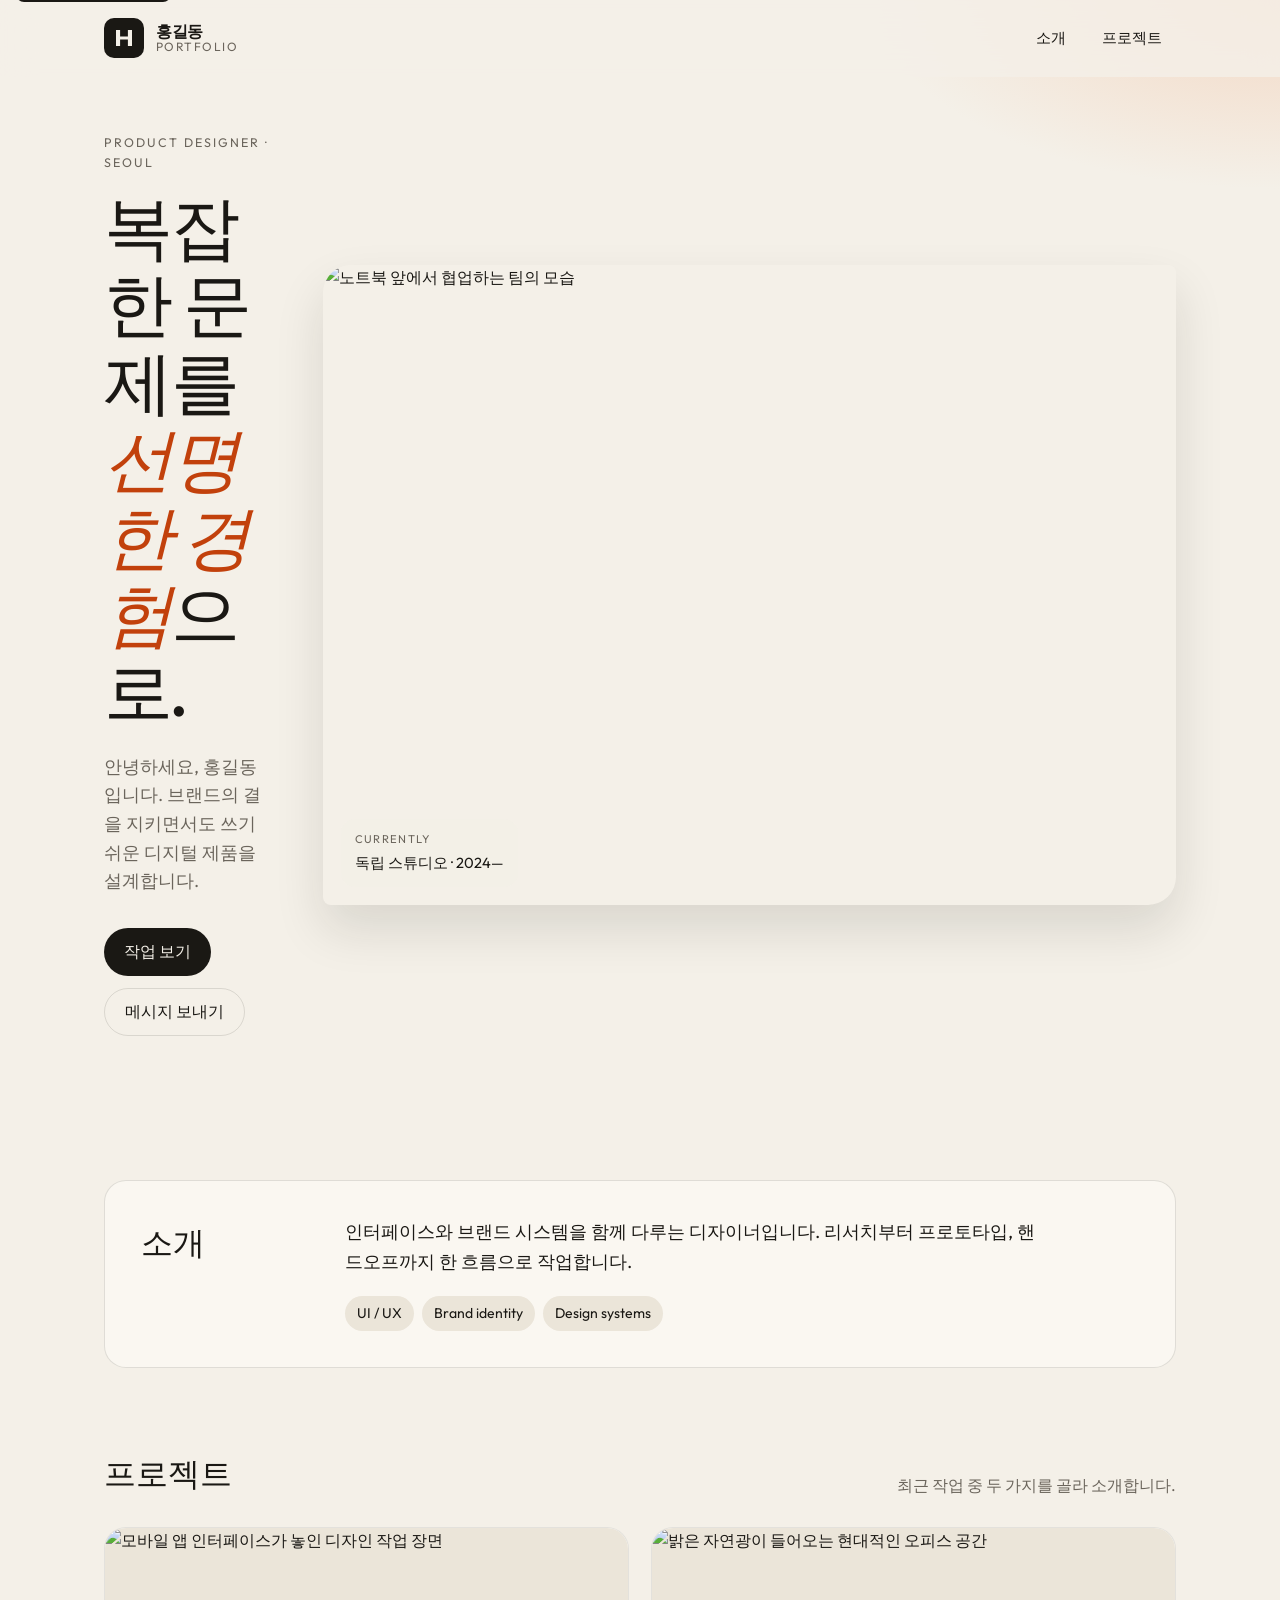
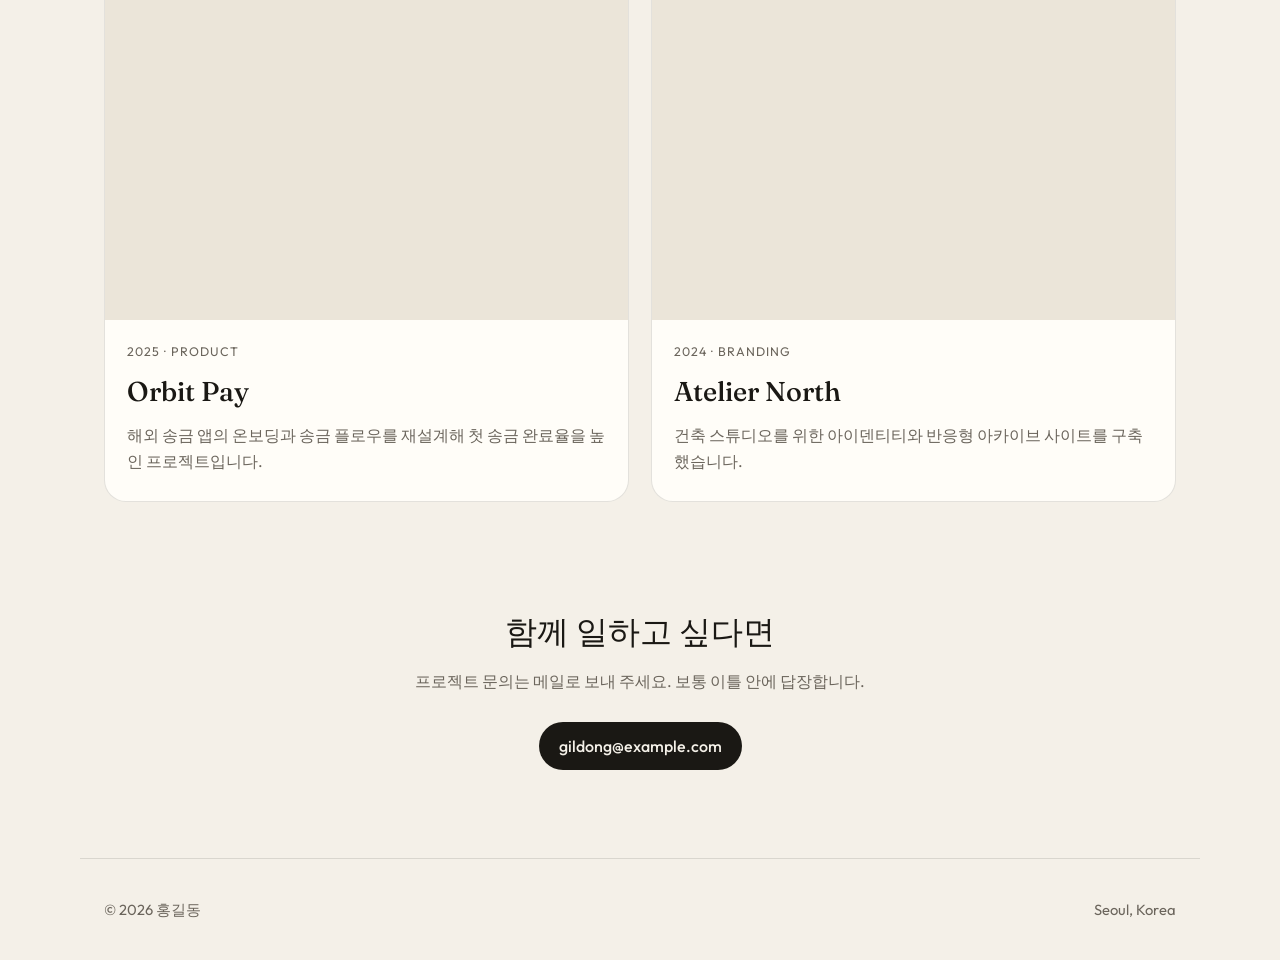
==== index.html @ e8aeda85 "포폴기본1" ====
<!DOCTYPE html>
<html lang="ko">
  <head>
    <meta charset="UTF-8" />
    <meta name="viewport" content="width=device-width, initial-scale=1.0" />
    <title>홍길동 — Portfolio</title>
    <meta
      name="description"
      content="프로덕트 디자이너 홍길동의 포트폴리오. 브랜드와 디지털 경험을 만듭니다."
    />
    <link rel="preconnect" href="https://fonts.googleapis.com" />
    <link rel="preconnect" href="https://fonts.gstatic.com" crossorigin />
    <link
      href="https://fonts.googleapis.com/css2?family=Fraunces:ital,opsz,wght@0,9..144,500;0,9..144,600;1,9..144,500&family=Outfit:wght@300;400;500;600&display=swap"
      rel="stylesheet"
    />
    <link rel="stylesheet" href="css/style.css" />
  </head>
  <body>
    <a class="skip-link" href="#main">본문으로 건너뛰기</a>

    <header class="site-header" data-header>
      <div class="header-inner">
        <a class="logo" href="#top" aria-label="홍길동 홈">
          <span class="logo-mark" aria-hidden="true">
            <svg viewBox="0 0 40 40" fill="none">
              <rect width="40" height="40" rx="10" fill="#1a1814" />
              <path
                d="M12 28V12h4.1v6.4h7.8V12H28v16h-4.1v-6.5h-7.8V28H12z"
                fill="#f4f0e8"
              />
            </svg>
          </span>
          <span class="logo-text">
            <strong>홍길동</strong>
            <span>Portfolio</span>
          </span>
        </a>

        <button
          class="nav-toggle"
          type="button"
          aria-expanded="false"
          aria-controls="site-nav"
          data-nav-toggle
        >
          <span class="sr-only">메뉴 열기</span>
          <span class="nav-toggle-bar"></span>
          <span class="nav-toggle-bar"></span>
        </button>

        <nav class="site-nav" id="site-nav" data-nav>
          <ul>
            <li><a href="#about">소개</a></li>
            <li><a href="#work">프로젝트</a></li>
          </ul>
        </nav>
      </div>
    </header>

    <main id="main">
      <section class="hero" id="top">
        <div class="hero-copy">
          <p class="eyebrow">Product Designer · Seoul</p>
          <h1>
            복잡한 문제를<br />
            <em>선명한 경험</em>으로.
          </h1>
          <p class="lede">
            안녕하세요, 홍길동입니다. 브랜드의 결을 지키면서도 쓰기 쉬운
            디지털 제품을 설계합니다.
          </p>
          <div class="hero-actions">
            <a class="btn btn-primary" href="#work">작업 보기</a>
            <a class="btn btn-ghost" href="#contact">메시지 보내기</a>
          </div>
        </div>
        <figure class="hero-media">
          <img
            src="https://images.unsplash.com/photo-1522202176988-66273c2fd55f?auto=format&fit=crop&w=1400&q=80"
            alt="노트북 앞에서 협업하는 팀의 모습"
            width="1400"
            height="1050"
          />
          <figcaption>
            <span>Currently</span>
            독립 스튜디오 · 2024—
          </figcaption>
        </figure>
      </section>

      <section class="about" id="about">
        <div class="about-grid">
          <h2>소개</h2>
          <div>
            <p>
              인터페이스와 브랜드 시스템을 함께 다루는 디자이너입니다.
              리서치부터 프로토타입, 핸드오프까지 한 흐름으로 작업합니다.
            </p>
            <ul class="meta-list">
              <li>UI / UX</li>
              <li>Brand identity</li>
              <li>Design systems</li>
            </ul>
          </div>
        </div>
      </section>

      <section class="work" id="work">
        <div class="section-head">
          <h2>프로젝트</h2>
          <p>최근 작업 중 두 가지를 골라 소개합니다.</p>
        </div>

        <div class="card-list">
          <article class="card">
            <a class="card-link" href="projects/orbit-pay.html">
              <div class="card-image">
                <img
                  src="https://images.unsplash.com/photo-1558655146-d09347e92766?auto=format&fit=crop&w=1200&q=80"
                  alt="모바일 앱 인터페이스가 놓인 디자인 작업 장면"
                  width="1200"
                  height="800"
                />
              </div>
              <div class="card-body">
                <p class="card-meta">2025 · Product</p>
                <h3>Orbit Pay</h3>
                <p>
                  해외 송금 앱의 온보딩과 송금 플로우를 재설계해
                  첫 송금 완료율을 높인 프로젝트입니다.
                </p>
              </div>
            </a>
          </article>

          <article class="card">
            <a class="card-link" href="projects/atelier-north.html">
              <div class="card-image">
                <img
                  src="https://images.unsplash.com/photo-1497366216548-37526070297c?auto=format&fit=crop&w=1200&q=80"
                  alt="밝은 자연광이 들어오는 현대적인 오피스 공간"
                  width="1200"
                  height="800"
                />
              </div>
              <div class="card-body">
                <p class="card-meta">2024 · Branding</p>
                <h3>Atelier North</h3>
                <p>
                  건축 스튜디오를 위한 아이덴티티와 반응형 아카이브 사이트를
                  구축했습니다.
                </p>
              </div>
            </a>
          </article>
        </div>
      </section>

      <section class="contact" id="contact">
        <h2>함께 일하고 싶다면</h2>
        <p>
          프로젝트 문의는 메일로 보내 주세요. 보통 이틀 안에 답장합니다.
        </p>
        <a class="btn btn-primary" href="mailto:gildong@example.com"
          >gildong@example.com</a
        >
      </section>
    </main>

    <footer class="site-footer">
      <p>© <span data-year></span> 홍길동</p>
      <p>Seoul, Korea</p>
    </footer>

    <script src="js/main.js"></script>
  </body>
</html>
---- css/style.css ----
:root {
  --bg: #f4f0e8;
  --bg-soft: #ebe5d9;
  --ink: #1a1814;
  --muted: #6b655c;
  --line: rgba(26, 24, 20, 0.12);
  --accent: #c2410c;
  --accent-dark: #9a3412;
  --white: #fffdf8;
  --radius: 22px;
  --header-h: 76px;
  --shadow: 0 24px 50px rgba(26, 24, 20, 0.12);
}

*,
*::before,
*::after {
  box-sizing: border-box;
}

html {
  scroll-behavior: smooth;
}

body {
  margin: 0;
  font-family: "Outfit", sans-serif;
  color: var(--ink);
  background:
    radial-gradient(1200px 500px at 10% -10%, #fff8ec 0%, transparent 55%),
    radial-gradient(900px 420px at 100% 0%, #f3d8c4 0%, transparent 45%),
    var(--bg);
  line-height: 1.6;
}

img {
  max-width: 100%;
  display: block;
}

a {
  color: inherit;
}

.skip-link {
  position: absolute;
  left: 16px;
  top: -40px;
  z-index: 100;
  background: var(--ink);
  color: var(--bg);
  padding: 8px 12px;
  border-radius: 8px;
}

.skip-link:focus {
  top: 12px;
}

.sr-only {
  position: absolute;
  width: 1px;
  height: 1px;
  padding: 0;
  margin: -1px;
  overflow: hidden;
  clip: rect(0, 0, 0, 0);
  border: 0;
}

.site-header {
  position: sticky;
  top: 0;
  z-index: 20;
  backdrop-filter: blur(16px);
  background: rgba(244, 240, 232, 0.82);
  border-bottom: 1px solid transparent;
  transition: border-color 0.25s ease, box-shadow 0.25s ease;
}

.site-header.is-scrolled {
  border-bottom-color: var(--line);
  box-shadow: 0 8px 24px rgba(26, 24, 20, 0.04);
}

.header-inner {
  max-width: 1120px;
  margin: 0 auto;
  min-height: var(--header-h);
  padding: 0 24px;
  display: flex;
  align-items: center;
  justify-content: space-between;
  gap: 16px;
}

.logo {
  display: flex;
  align-items: center;
  gap: 12px;
  text-decoration: none;
}

.logo-mark {
  width: 40px;
  height: 40px;
  flex-shrink: 0;
}

.logo-mark svg {
  width: 100%;
  height: 100%;
}

.logo-text {
  display: flex;
  flex-direction: column;
  line-height: 1.15;
}

.logo-text strong {
  font-weight: 600;
  letter-spacing: -0.02em;
}

.logo-text span {
  font-size: 0.75rem;
  color: var(--muted);
  letter-spacing: 0.12em;
  text-transform: uppercase;
}

.site-nav ul {
  display: flex;
  gap: 8px;
  list-style: none;
  margin: 0;
  padding: 0;
}

.site-nav a {
  text-decoration: none;
  font-size: 0.95rem;
  padding: 8px 14px;
  border-radius: 999px;
}

.site-nav a:hover,
.site-nav a.is-active {
  background: var(--ink);
  color: var(--bg);
}

.nav-toggle {
  display: none;
  width: 44px;
  height: 44px;
  border: 0;
  background: transparent;
  cursor: pointer;
  padding: 0;
}

.nav-toggle-bar {
  display: block;
  width: 22px;
  height: 2px;
  margin: 5px auto;
  background: var(--ink);
  transition: transform 0.2s ease, opacity 0.2s ease;
}

.nav-toggle[aria-expanded="true"] .nav-toggle-bar:first-of-type {
  transform: translateY(3.5px) rotate(45deg);
}

.nav-toggle[aria-expanded="true"] .nav-toggle-bar:last-of-type {
  transform: translateY(-3.5px) rotate(-45deg);
}

main {
  max-width: 1120px;
  margin: 0 auto;
  padding: 24px 24px 80px;
}

.hero {
  display: grid;
  grid-template-columns: 1.05fr 0.95fr;
  gap: 48px;
  align-items: center;
  min-height: calc(100vh - var(--header-h) - 48px);
  padding: 32px 0 72px;
}

.eyebrow {
  margin: 0 0 16px;
  letter-spacing: 0.16em;
  text-transform: uppercase;
  font-size: 0.78rem;
  color: var(--muted);
}

.hero h1 {
  margin: 0;
  font-family: "Fraunces", serif;
  font-size: clamp(2.6rem, 5.4vw, 4.6rem);
  font-weight: 500;
  line-height: 1.12;
  letter-spacing: -0.03em;
}

.hero h1 em {
  font-style: italic;
  color: var(--accent);
}

.lede {
  margin: 22px 0 0;
  max-width: 34ch;
  font-size: 1.12rem;
  color: var(--muted);
}

.hero-actions {
  display: flex;
  flex-wrap: wrap;
  gap: 12px;
  margin-top: 32px;
}

.btn {
  display: inline-flex;
  align-items: center;
  justify-content: center;
  min-height: 48px;
  padding: 0 20px;
  border-radius: 999px;
  text-decoration: none;
  font-weight: 500;
}

.btn-primary {
  background: var(--ink);
  color: var(--bg);
}

.btn-primary:hover {
  background: var(--accent-dark);
}

.btn-ghost {
  border: 1px solid var(--line);
  background: transparent;
}

.btn-ghost:hover {
  border-color: var(--ink);
}

.hero-media {
  margin: 0;
  position: relative;
}

.hero-media img {
  width: 100%;
  height: min(72vh, 640px);
  object-fit: cover;
  border-radius: 28px 8px 28px 8px;
  box-shadow: var(--shadow);
}

.hero-media figcaption {
  position: absolute;
  left: 18px;
  bottom: 18px;
  display: flex;
  flex-direction: column;
  gap: 2px;
  padding: 12px 14px;
  border-radius: 14px;
  background: rgba(244, 240, 232, 0.92);
  font-size: 0.92rem;
}

.hero-media figcaption span {
  font-size: 0.7rem;
  letter-spacing: 0.12em;
  text-transform: uppercase;
  color: var(--muted);
}

.about,
.work,
.contact {
  padding: 72px 0 8px;
}

.about-grid {
  display: grid;
  grid-template-columns: 180px 1fr;
  gap: 24px;
  padding: 36px;
  border: 1px solid var(--line);
  border-radius: var(--radius);
  background: rgba(255, 253, 248, 0.55);
}

.about h2,
.section-head h2,
.contact h2 {
  margin: 0;
  font-family: "Fraunces", serif;
  font-size: 2rem;
  font-weight: 500;
}

.about p {
  margin: 0 0 20px;
  font-size: 1.15rem;
  max-width: 58ch;
}

.meta-list {
  display: flex;
  flex-wrap: wrap;
  gap: 8px;
  margin: 0;
  padding: 0;
  list-style: none;
}

.meta-list li {
  padding: 6px 12px;
  border-radius: 999px;
  background: var(--bg-soft);
  font-size: 0.88rem;
}

.section-head {
  display: flex;
  justify-content: space-between;
  align-items: end;
  gap: 16px;
  margin-bottom: 28px;
}

.section-head p {
  margin: 0;
  color: var(--muted);
}

.card-list {
  display: grid;
  grid-template-columns: 1fr 1fr;
  gap: 22px;
}

.card {
  background: var(--white);
  border-radius: var(--radius);
  overflow: hidden;
  border: 1px solid var(--line);
  transition: transform 0.25s ease, box-shadow 0.25s ease;
}

.card:hover {
  transform: translateY(-6px);
  box-shadow: var(--shadow);
}

.card-link {
  display: block;
  text-decoration: none;
  height: 100%;
}

.card-image {
  overflow: hidden;
  aspect-ratio: 4 / 3;
  background: var(--bg-soft);
}

.card-image img {
  width: 100%;
  height: 100%;
  object-fit: cover;
  transition: transform 0.4s ease;
}

.card:hover .card-image img {
  transform: scale(1.04);
}

.card-body {
  padding: 22px 22px 26px;
}

.card-meta {
  margin: 0 0 8px;
  font-size: 0.78rem;
  letter-spacing: 0.08em;
  text-transform: uppercase;
  color: var(--muted);
}

.card h3 {
  margin: 0 0 10px;
  font-family: "Fraunces", serif;
  font-size: 1.7rem;
  font-weight: 500;
}

.card-body p:last-child {
  margin: 0;
  color: var(--muted);
}

.contact {
  text-align: center;
  padding-top: 96px;
}

.project-hero img {
  width: 100%;
  height: min(56vh, 520px);
  object-fit: cover;
  border-radius: 28px 8px 28px 8px;
  box-shadow: var(--shadow);
}

.project-meta {
  display: flex;
  flex-wrap: wrap;
  gap: 8px 18px;
  margin: 28px 0 12px;
  color: var(--muted);
  font-size: 0.92rem;
}

.project-title {
  margin: 0 0 16px;
  font-family: "Fraunces", serif;
  font-size: clamp(2.2rem, 4vw, 3.4rem);
  font-weight: 500;
  letter-spacing: -0.03em;
}

.project-body {
  max-width: 62ch;
}

.project-body h2 {
  margin: 36px 0 10px;
  font-family: "Fraunces", serif;
  font-size: 1.4rem;
  font-weight: 500;
}

.project-body p {
  margin: 0 0 14px;
  color: var(--muted);
  font-size: 1.08rem;
}

.back-link {
  display: inline-flex;
  margin-bottom: 24px;
  text-decoration: none;
  font-size: 0.92rem;
  color: var(--muted);
}

.back-link:hover {
  color: var(--ink);
}

.contact p {
  color: var(--muted);
  margin: 12px 0 28px;
}

.site-footer {
  max-width: 1120px;
  margin: 0 auto;
  padding: 24px;
  display: flex;
  justify-content: space-between;
  color: var(--muted);
  font-size: 0.92rem;
  border-top: 1px solid var(--line);
}

@media (max-width: 860px) {
  .nav-toggle {
    display: block;
  }

  .site-nav {
    position: absolute;
    top: 100%;
    left: 0;
    right: 0;
    background: rgba(244, 240, 232, 0.97);
    border-bottom: 1px solid var(--line);
    display: none;
  }

  .site-nav.is-open {
    display: block;
  }

  .site-nav ul {
    flex-direction: column;
    padding: 8px 16px 20px;
  }

  .hero,
  .about-grid,
  .card-list,
  .section-head {
    grid-template-columns: 1fr;
  }

  .section-head {
    display: block;
  }

  .hero {
    min-height: unset;
    gap: 28px;
    padding-top: 16px;
  }

  .hero-media img {
    height: 52vh;
  }

  .site-footer {
    flex-direction: column;
    gap: 4px;
  }
}
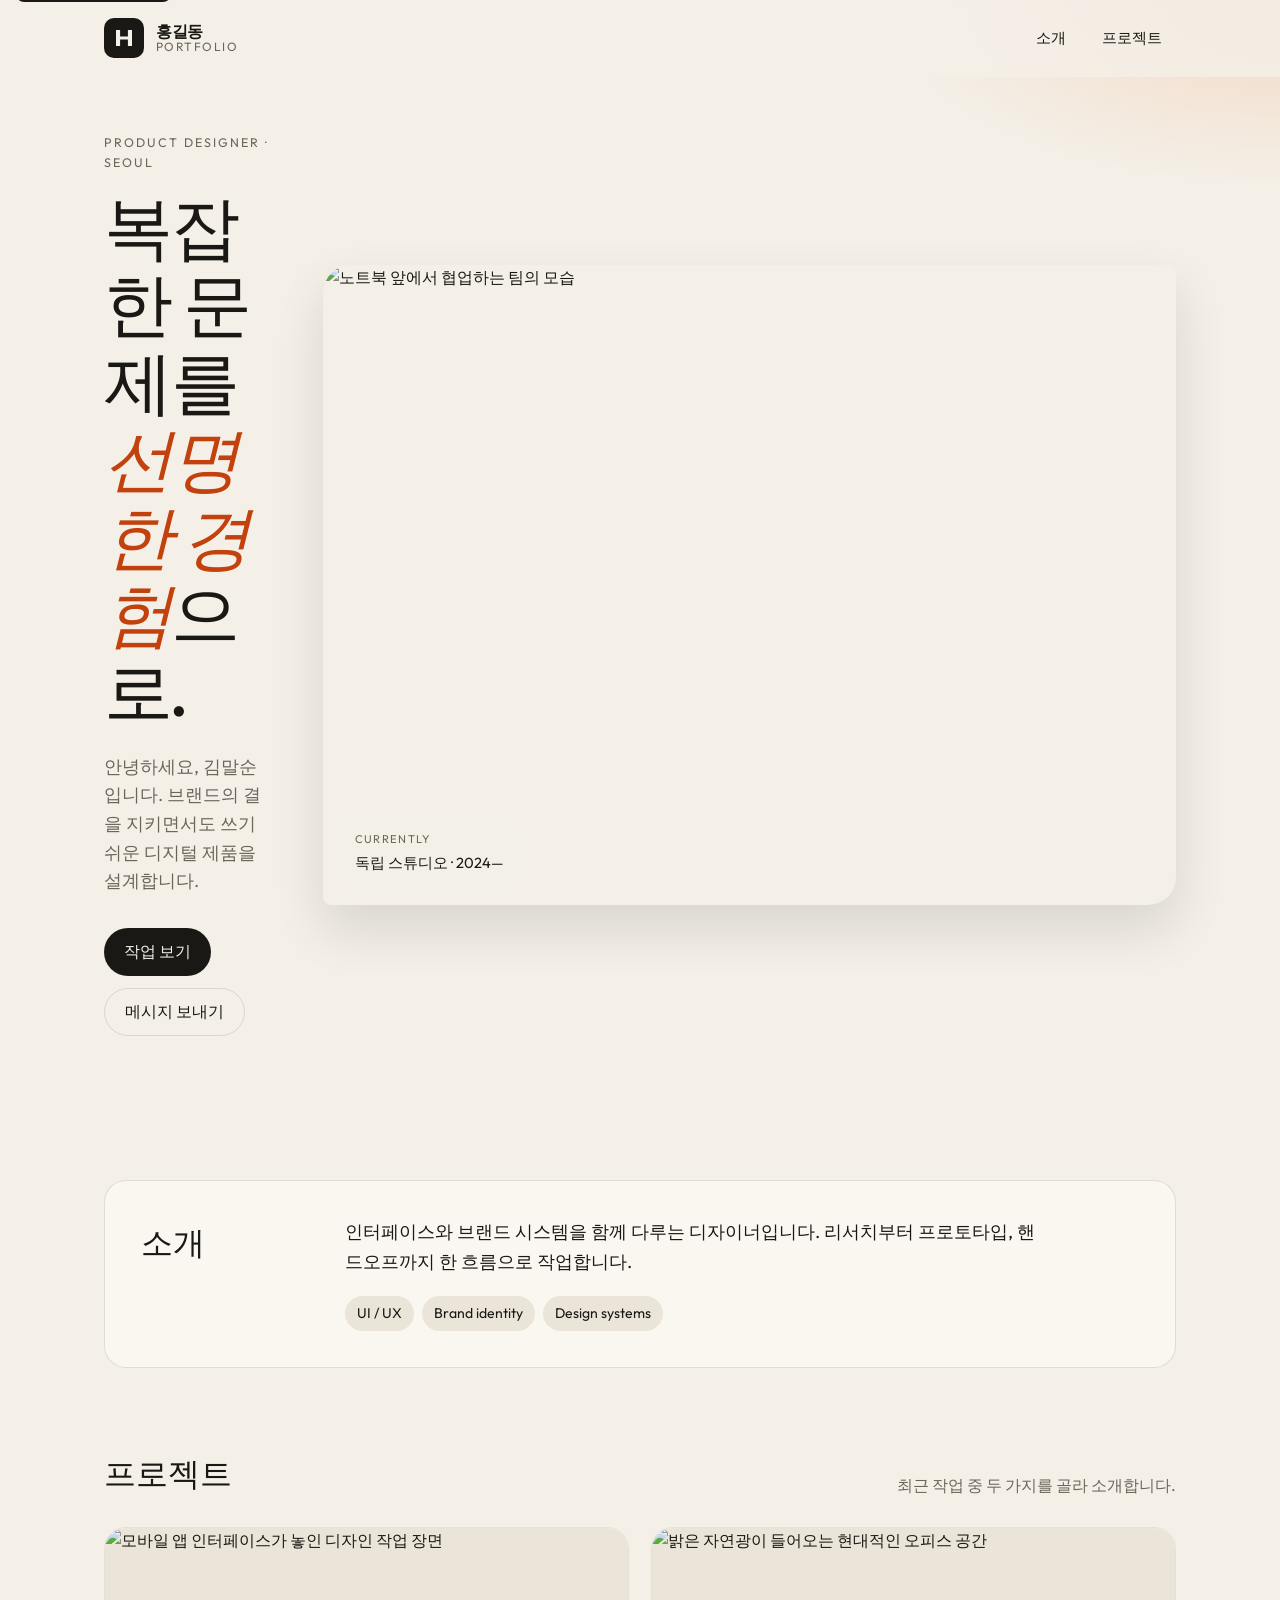
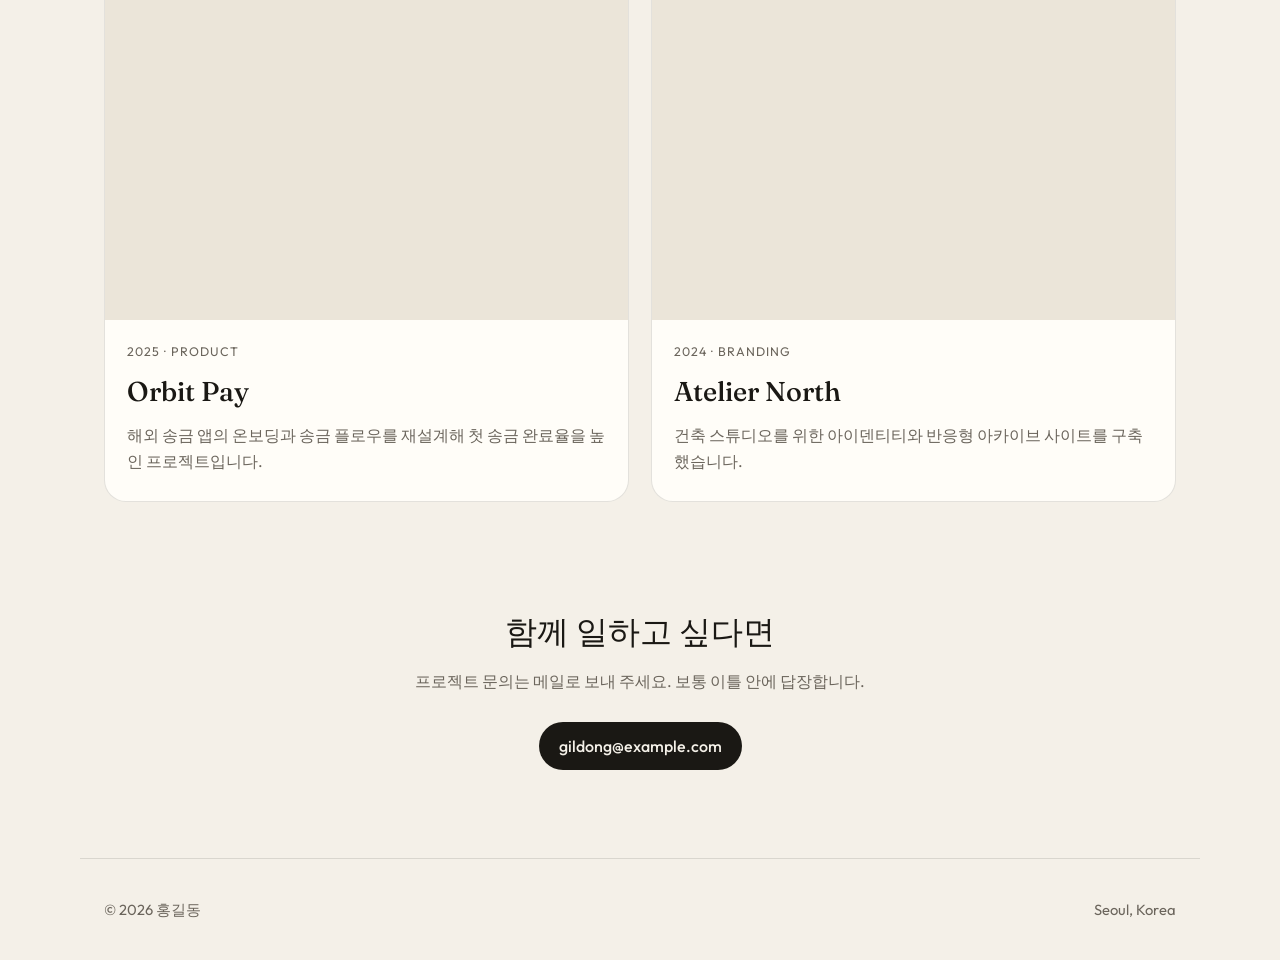
==== commit 8ce95aa2: "포폴기본1" ====
--- a/index.html
+++ b/index.html
@@ -3,7 +3,7 @@
   <head>
     <meta charset="UTF-8" />
     <meta name="viewport" content="width=device-width, initial-scale=1.0" />
-    <title>홍길동 — Portfolio</title>
+    <title>김말순 . Portfolio</title>
     <meta
       name="description"
       content="프로덕트 디자이너 홍길동의 포트폴리오. 브랜드와 디지털 경험을 만듭니다."
@@ -67,7 +67,7 @@
             <em>선명한 경험</em>으로.
           </h1>
           <p class="lede">
-            안녕하세요, 홍길동입니다. 브랜드의 결을 지키면서도 쓰기 쉬운
+            안녕하세요, 김말순입니다. 브랜드의 결을 지키면서도 쓰기 쉬운
             디지털 제품을 설계합니다.
           </p>
           <div class="hero-actions">
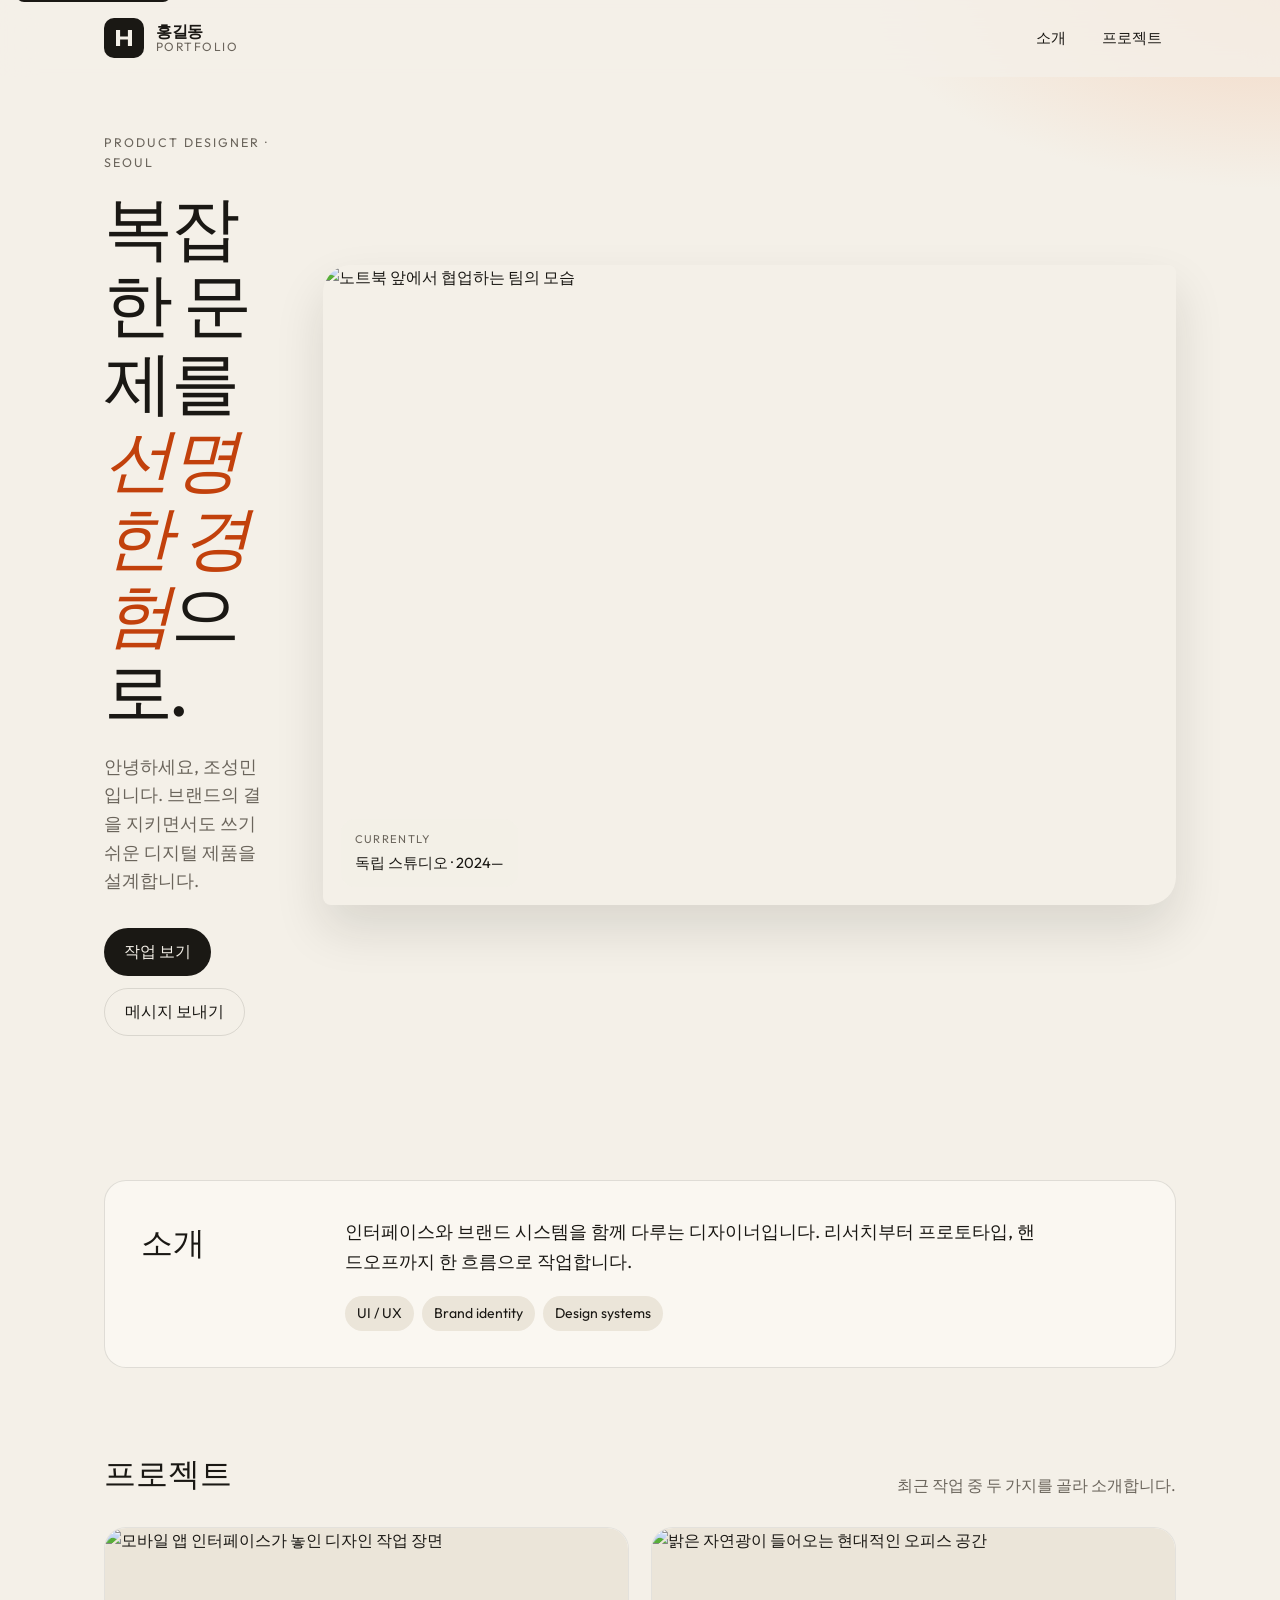
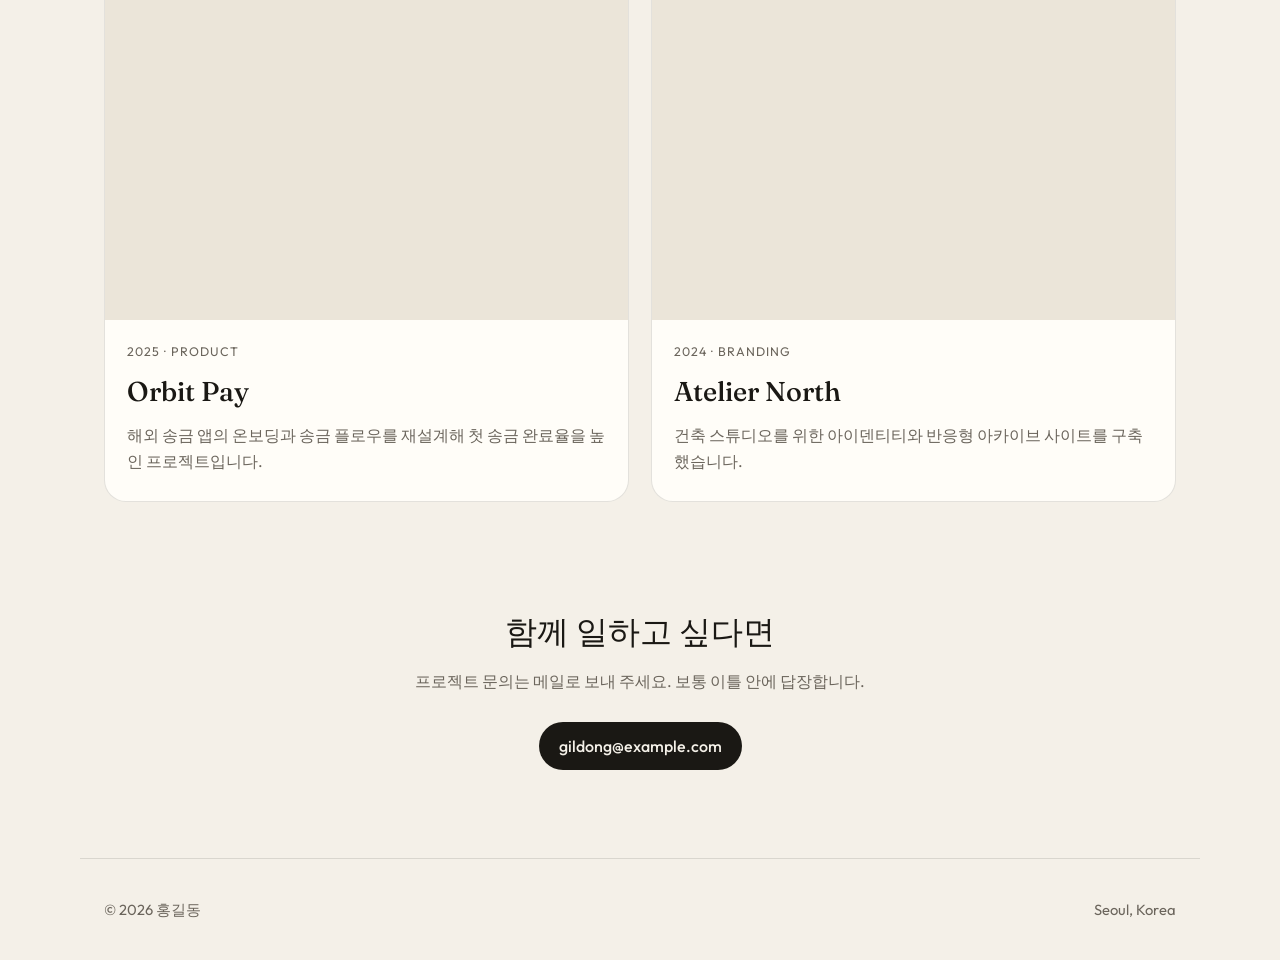
==== commit f5e1613d: "포폴기본1" ====
--- a/index.html
+++ b/index.html
@@ -3,7 +3,7 @@
   <head>
     <meta charset="UTF-8" />
     <meta name="viewport" content="width=device-width, initial-scale=1.0" />
-    <title>김말순 . Portfolio</title>
+    <title>조성민 . Portfolio</title>
     <meta
       name="description"
       content="프로덕트 디자이너 홍길동의 포트폴리오. 브랜드와 디지털 경험을 만듭니다."
@@ -67,7 +67,7 @@
             <em>선명한 경험</em>으로.
           </h1>
           <p class="lede">
-            안녕하세요, 김말순입니다. 브랜드의 결을 지키면서도 쓰기 쉬운
+            안녕하세요, 조성민입니다. 브랜드의 결을 지키면서도 쓰기 쉬운
             디지털 제품을 설계합니다.
           </p>
           <div class="hero-actions">
